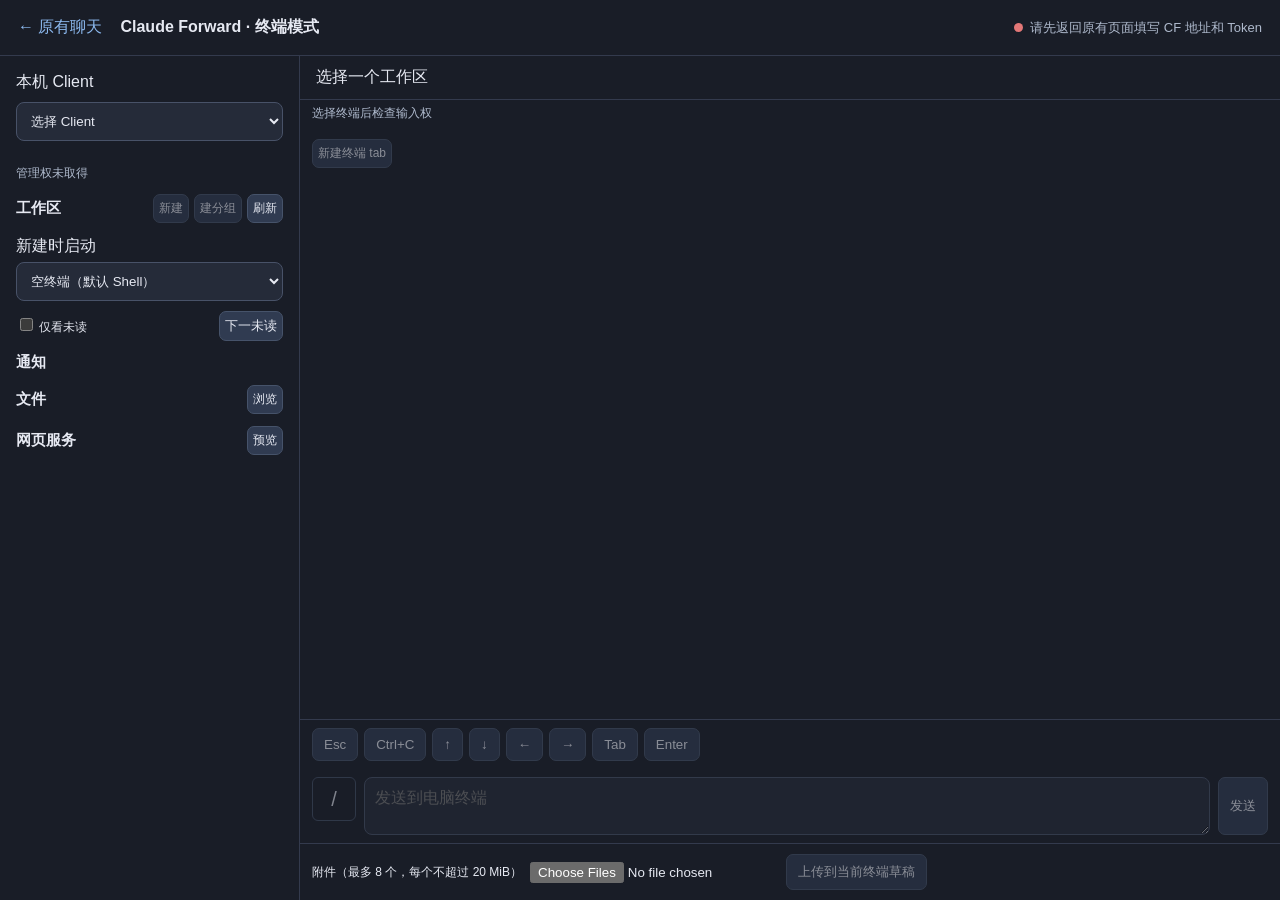
==== web/cmux.html @ 4d9ea40a "宽屏手机直接显示终端方向键" ====
<!doctype html>
<html lang="zh-CN">
<head>
  <meta charset="utf-8">
  <meta name="viewport" content="width=device-width,initial-scale=1,viewport-fit=cover">
  <title>Claude Forward · 终端模式</title>
  <link rel="icon" type="image/svg+xml" href="favicon.svg">
  <link rel="stylesheet" href="lib/xterm.css">
  <link rel="stylesheet" href="cmux.css?v=20261024-direct-keys">
</head>
<body>
  <header>
    <a class="back-link" href="./" aria-label="返回原有聊天">← 原有聊天</a>
    <button id="sidebarToggle" type="button" aria-controls="cmuxSidebar" aria-expanded="false">
      <span class="workspace-menu-icon">☰</span><span id="workspaceShortcut">工作区</span>
    </button>
    <strong>Claude Forward · 终端模式</strong>
    <button id="connectionStatusButton" class="connection-status" type="button" aria-label="连接中">
      <span id="statusIndicator" class="status-indicator" data-state="connecting" aria-hidden="true"></span>
      <span id="status" role="status">连接中…</span>
    </button>
    <details id="mobileTools" class="mobile-tools">
      <summary aria-label="更多操作">···</summary>
      <div class="mobile-menu">
        <button id="mobileFiles" type="button">文件</button>
        <button id="mobileBrowser" type="button">网页预览</button>
        <button id="mobileRefresh" type="button">刷新工作区</button>
      </div>
    </details>
  </header>
  <div id="sidebarScrim" hidden></div>
  <main>
    <aside id="cmuxSidebar">
      <label for="clientSelect">本机 Client</label>
      <select id="clientSelect"><option value="">选择 Client</option></select>
      <div class="admin-ownership">
        <span id="adminStatus">管理权未取得</span>
        <button id="adminTakeoverButton" type="button" hidden>接管管理</button>
      </div>
      <h2>工作区 <span><button id="workspaceButton" type="button">新建</button>
        <button id="groupButton" type="button">建分组</button>
        <button id="refreshButton" type="button">刷新</button></span></h2>
      <label for="workspaceProfile">新建时启动</label>
      <select id="workspaceProfile">
        <option value="">空终端（默认 Shell）</option>
        <option value="claude">Claude Code（原生审批）</option>
        <option value="codex">Codex（原生审批）</option>
      </select>
      <div class="workspace-filter">
        <label><input id="unreadOnly" type="checkbox"> 仅看未读</label>
        <button id="nextUnreadButton" type="button">下一未读</button>
      </div>
      <div id="workspaces" role="list"></div>
      <h2>通知</h2>
      <div id="notifications" role="list"></div>
      <h2>文件 <button id="filesToggleButton" type="button">浏览</button></h2>
      <h2>网页服务 <button id="browserToggleButton" type="button">预览</button></h2>
    </aside>
    <section id="terminalPane" class="terminal-pane">
      <div id="terminalTitle">选择一个工作区</div>
      <div id="programStatus" role="status" hidden></div>
      <div class="input-ownership">
        <span id="inputStatus">选择终端后检查输入权</span>
        <button id="takeoverButton" type="button" hidden>接管输入</button>
      </div>
      <div class="tab-strip">
        <nav id="terminalTabs" aria-label="终端标签页"></nav>
        <button id="mobileNewTabButton" type="button" aria-label="新建终端 tab" title="新建终端 tab">+</button>
      </div>
      <div class="tab-actions"><button id="newTabButton" type="button">新建终端 tab</button></div>
      <div id="terminal"></div>
      <div class="keys" aria-label="终端快捷键">
        <button type="button" data-key="escape">Esc</button>
        <button type="button" data-key="ctrl+c">Ctrl+C</button>
        <button type="button" data-key="up">↑</button>
        <button type="button" data-key="down">↓</button>
        <button type="button" data-key="left" class="desktop-key">←</button>
        <button type="button" data-key="right" class="desktop-key">→</button>
        <button type="button" data-key="tab">Tab</button>
        <button type="button" data-key="return">Enter</button>
        <details class="mobile-extra-keys">
          <summary aria-label="更多终端按键">···</summary>
          <div class="extra-key-panel">
            <button type="button" data-key="left">←</button>
            <button type="button" data-key="right">→</button>
            <button type="button" data-key="tab" class="extra-tab">Tab</button>
          </div>
        </details>
      </div>
      <form id="promptForm">
        <button id="attachmentToggle" type="button" aria-label="附件" aria-controls="terminalAttachments" aria-expanded="false">📎</button>
        <details id="commandMenu" class="command-menu">
          <summary aria-label="快捷指令" title="快捷指令">/</summary>
          <div class="command-panel" aria-label="终端快捷指令">
            <div class="command-note">选中后填入草稿，不会自动发送</div>
            <div class="command-group">Codex / Claude</div>
            <button type="button" data-command="/model">/model <small>切换模型</small></button>
            <button type="button" data-command="/status">/status <small>查看状态</small></button>
            <button type="button" data-command="/compact">/compact <small>压缩上下文</small></button>
            <div class="command-group">Codex</div>
            <button type="button" data-command="/review">/review <small>代码审查</small></button>
            <button type="button" data-command="/permissions">/permissions <small>权限设置</small></button>
            <div class="command-group">Claude</div>
            <button type="button" data-command="/clear">/clear <small>新对话</small></button>
          </div>
        </details>
        <textarea id="prompt" placeholder="发送到电脑终端" rows="2"></textarea>
        <button type="submit">发送</button>
      </form>
      <div id="terminalAttachments" class="upload-controls">
        <label>附件（最多 8 个，每个不超过 20 MiB）<input id="terminalFiles" type="file" multiple></label>
        <button id="uploadAttachmentsButton" type="button">上传到当前终端草稿</button>
        <div id="attachmentPreview" aria-live="polite"></div>
      </div>
    </section>
    <section id="filePane" class="file-pane" hidden>
      <div class="file-toolbar">
        <button id="filesBackButton" type="button">← 终端</button>
        <select id="fileRootSelect" aria-label="开放的文件根目录"></select>
        <button id="fileUpButton" type="button">上一级</button>
        <button id="fileRecentButton" type="button">最近文件</button>
        <button id="fileRefreshButton" type="button">刷新</button>
        <label><input id="fileAutoRefresh" type="checkbox" checked> 自动刷新预览</label>
      </div>
      <label class="file-search">当前目录搜索 <input id="fileSearch" type="search" placeholder="按文件名筛选"></label>
      <div id="fileStatus" role="status">仅浏览 Client 明确开放的目录</div>
      <div class="upload-controls">
        <label>上传到当前目录 <input id="fileUploadInput" type="file" multiple></label>
        <button id="fileUploadButton" type="button">上传文件</button>
      </div>
      <div id="fileEntries" role="list"></div>
      <button id="fileMoreButton" type="button" hidden>加载更多</button>
      <div id="filePreview" hidden>
        <div id="filePreviewHeader"></div>
        <pre id="fileText" hidden></pre>
        <img id="fileImage" alt="文件图片预览" hidden>
        <iframe id="fileFrame" title="隔离的文件预览" sandbox="" referrerpolicy="no-referrer" hidden></iframe>
      </div>
    </section>
    <section id="browserPane" class="browser-pane" hidden>
      <div class="browser-toolbar">
        <button id="browserBackToTerminal" type="button">← 终端</button>
        <select id="browserPort" aria-label="当前工作区侦测到的本机端口"></select>
        <input id="browserPath" type="text" value="/" aria-label="网页路径" maxlength="2048">
        <button id="browserOpen" type="button">打开</button>
        <button id="browserRefresh" type="button">刷新画面</button>
      </div>
      <div class="browser-toolbar">
        <button data-browser-nav="back" type="button">后退</button>
        <button data-browser-nav="forward" type="button">前进</button>
        <button data-browser-nav="reload" type="button">重载</button>
        <label><input id="browserAuto" type="checkbox" checked> 自动刷新画面</label>
      </div>
      <div id="browserStatus" role="status">初始入口限当前工作区的本机端口；网页脚本可能跳转，仅管理设备可预览</div>
      <div id="browserStage"><img id="browserImage" alt="本机 cmux 浏览器的网页截图" draggable="false"></div>
      <div class="browser-toolbar">
        <input id="browserText" type="text" placeholder="向网页输入文字" aria-label="向本机网页输入文字">
        <button id="browserSendText" type="button">输入</button>
        <button data-browser-key="Enter" type="button">Enter</button>
        <button data-browser-key="Escape" type="button">Esc</button>
        <button data-browser-key="Backspace" type="button">退格</button>
        <button data-browser-key="Tab" type="button">Tab</button>
      </div>
    </section>
  </main>
  <script src="lib/xterm.min.js"></script>
  <script src="lib/xterm-addon-fit.min.js"></script>
  <script type="module" src="cmux.mjs?v=20261024-commands"></script>
</body>
</html>
---- web/lib/xterm.css ----
/**
 * Copyright (c) 2014 The xterm.js authors. All rights reserved.
 * Copyright (c) 2012-2013, Christopher Jeffrey (MIT License)
 * https://github.com/chjj/term.js
 * @license MIT
 *
 * Permission is hereby granted, free of charge, to any person obtaining a copy
 * of this software and associated documentation files (the "Software"), to deal
 * in the Software without restriction, including without limitation the rights
 * to use, copy, modify, merge, publish, distribute, sublicense, and/or sell
 * copies of the Software, and to permit persons to whom the Software is
 * furnished to do so, subject to the following conditions:
 *
 * The above copyright notice and this permission notice shall be included in
 * all copies or substantial portions of the Software.
 *
 * THE SOFTWARE IS PROVIDED "AS IS", WITHOUT WARRANTY OF ANY KIND, EXPRESS OR
 * IMPLIED, INCLUDING BUT NOT LIMITED TO THE WARRANTIES OF MERCHANTABILITY,
 * FITNESS FOR A PARTICULAR PURPOSE AND NONINFRINGEMENT. IN NO EVENT SHALL THE
 * AUTHORS OR COPYRIGHT HOLDERS BE LIABLE FOR ANY CLAIM, DAMAGES OR OTHER
 * LIABILITY, WHETHER IN AN ACTION OF CONTRACT, TORT OR OTHERWISE, ARISING FROM,
 * OUT OF OR IN CONNECTION WITH THE SOFTWARE OR THE USE OR OTHER DEALINGS IN
 * THE SOFTWARE.
 *
 * Originally forked from (with the author's permission):
 *   Fabrice Bellard's javascript vt100 for jslinux:
 *   http://bellard.org/jslinux/
 *   Copyright (c) 2011 Fabrice Bellard
 *   The original design remains. The terminal itself
 *   has been extended to include xterm CSI codes, among
 *   other features.
 */

/**
 *  Default styles for xterm.js
 */

.xterm {
    position: relative;
    user-select: none;
    -ms-user-select: none;
    -webkit-user-select: none;
}

.xterm.focus,
.xterm:focus {
    outline: none;
}

.xterm .xterm-helpers {
    position: absolute;
    top: 0;
    /**
     * The z-index of the helpers must be higher than the canvases in order for
     * IMEs to appear on top.
     */
    z-index: 5;
}

.xterm .xterm-helper-textarea {
    padding: 0;
    border: 0;
    margin: 0;
    /* Move textarea out of the screen to the far left, so that the cursor is not visible */
    position: absolute;
    opacity: 0;
    left: -9999em;
    top: 0;
    width: 0;
    height: 0;
    z-index: -5;
    /** Prevent wrapping so the IME appears against the textarea at the correct position */
    white-space: nowrap;
    overflow: hidden;
    resize: none;
}

.xterm .composition-view {
    /* TODO: Composition position got messed up somewhere */
    background: #000;
    color: #FFF;
    display: none;
    position: absolute;
    white-space: nowrap;
    z-index: 1;
}

.xterm .composition-view.active {
    display: block;
}

.xterm .xterm-viewport {
    /* On OS X this is required in order for the scroll bar to appear fully opaque */
    background-color: #000;
    overflow-y: scroll;
    cursor: default;
    position: absolute;
    right: 0;
    left: 0;
    top: 0;
    bottom: 0;
}

.xterm .xterm-screen {
    position: relative;
}

.xterm .xterm-screen canvas {
    position: absolute;
    left: 0;
    top: 0;
}

.xterm .xterm-scroll-area {
    visibility: hidden;
}

.xterm-char-measure-element {
    display: inline-block;
    visibility: hidden;
    position: absolute;
    top: 0;
    left: -9999em;
    line-height: normal;
}

.xterm {
    cursor: text;
}

.xterm.enable-mouse-events {
    /* When mouse events are enabled (eg. tmux), revert to the standard pointer cursor */
    cursor: default;
}

.xterm.xterm-cursor-pointer,
.xterm .xterm-cursor-pointer {
    cursor: pointer;
}

.xterm.column-select.focus {
    /* Column selection mode */
    cursor: crosshair;
}

.xterm .xterm-accessibility,
.xterm .xterm-message {
    position: absolute;
    left: 0;
    top: 0;
    bottom: 0;
    right: 0;
    z-index: 10;
    color: transparent;
}

.xterm .live-region {
    position: absolute;
    left: -9999px;
    width: 1px;
    height: 1px;
    overflow: hidden;
}

.xterm-dim {
    opacity: 0.5;
}

.xterm-underline {
    text-decoration: underline;
}

.xterm-strikethrough {
    text-decoration: line-through;
}

.xterm-screen .xterm-decoration-container .xterm-decoration {
	z-index: 6;
	position: absolute;
}
---- web/cmux.css ----
:root { color-scheme: dark; font-family: -apple-system, BlinkMacSystemFont, "PingFang SC", sans-serif; }
* { box-sizing: border-box; }
body { margin: 0; background: #191d27; color: #e6e9f2; }
header { display: flex; align-items: center; gap: 18px; height: 56px; padding: 0 18px; border-bottom: 1px solid #333a4d; }
header a { color: #8cb9ef; text-decoration: none; }
.connection-status { display: inline-flex; align-items: center; gap: 7px; margin-left: auto; min-width: 0; padding: 0; border: 0; background: transparent; }
header #status { color: #aeb9cc; font-size: 13px; }
.status-indicator { width: 9px; height: 9px; flex-shrink: 0; border-radius: 50%; background: #8390a5; }
.status-indicator[data-state="ready"] { background: #4daf7a; box-shadow: 0 0 0 3px #4daf7a24; }
.status-indicator[data-state="connecting"] { background: #d9a750; }
.status-indicator[data-state="unavailable"] { background: #e37777; }
#sidebarToggle { display: none; }
.workspace-menu-icon, .mobile-tools, .mobile-extra-keys, #mobileNewTabButton, #attachmentToggle { display: none; }
.tab-strip { min-width: 0; }
main { display: flex; height: calc(100dvh - 56px); min-height: 320px; }
aside { width: min(300px, 35vw); overflow: auto; padding: 16px; border-right: 1px solid #333a4d; }
aside select { width: 100%; margin: 9px 0 24px; padding: 10px; color: inherit; background: #252b39; border: 1px solid #485268; border-radius: 8px; }
#workspaceProfile { margin: 5px 0 10px; }
aside h2 { display: flex; justify-content: space-between; align-items: center; font-size: 15px; }
aside h2 span { display: flex; gap: 5px; }
aside h2 button { font-size: 12px; padding: 5px; }
button { cursor: pointer; color: inherit; background: #303b51; border: 1px solid #46536a; border-radius: 7px; padding: 8px 11px; }
button:hover, button:focus-visible { border-color: #80a8e9; }
.workspace { display: block; width: 100%; text-align: left; margin: 6px 0; padding: 11px; }
.workspace-filter { display: flex; align-items: center; justify-content: space-between; gap: 6px; font-size: 12px; }
.workspace-filter button { padding: 5px; }
.workspace.active { background: #274672; border-color: #72adf4; }
.workspace small { display: block; color: #aeb9cc; margin-top: 5px; overflow: hidden; text-overflow: ellipsis; }
.workspace-group { border-top: 1px solid #364052; padding: 8px 0; }
.group-header, .workspace-actions { display: flex; gap: 4px; align-items: center; }
.group-header { justify-content: space-between; }
.workspace-actions { padding: 0 0 8px; }
.group-header button, .workspace-actions button, .workspace-actions select { font-size: 12px; padding: 4px; }
.workspace-actions select { min-width: 0; width: auto; margin: 0; }
.notification { display: block; text-align: left; width: 100%; margin: 5px 0; font-size: 12px; }
.terminal-pane { display: flex; flex: 1; min-width: 0; flex-direction: column; }
#terminalTitle { padding: 11px 16px; border-bottom: 1px solid #333a4d; }
#programStatus { padding: 5px 16px; color: #c8d9f3; font-size: 12px; overflow-wrap: anywhere; }
.input-ownership { display: flex; align-items: center; gap: 10px; padding: 5px 12px; color: #aeb9cc; font-size: 12px; }
.input-ownership button { padding: 5px 9px; }
.admin-ownership { display: flex; gap: 8px; align-items: center; color: #aeb9cc; font-size: 12px; }
.admin-ownership button { padding: 5px 9px; }
#terminalTabs { display: flex; gap: 6px; overflow-x: auto; padding: 6px 12px; }
#terminalTabs button { flex-shrink: 0; }
#terminalTabs button.active { background: #274672; border-color: #72adf4; }
.terminal-tab { display: flex; gap: 2px; flex-shrink: 0; }
.terminal-tab button + button { padding: 5px; }
.tab-actions { padding: 0 12px 6px; }
.tab-actions button { font-size: 12px; padding: 5px; }
#terminal { flex: 1; padding: 12px; overflow: auto; }
#terminal .xterm { height: 100%; }
.keys { display: flex; gap: 6px; overflow-x: auto; padding: 8px 12px; border-top: 1px solid #333a4d; }
.keys button { flex-shrink: 0; }
#promptForm { display: flex; gap: 8px; padding: 8px 12px max(8px, env(safe-area-inset-bottom)); }
.command-menu { position: relative; flex-shrink: 0; }
.command-menu summary {
  display: grid; place-items: center; min-width: 44px; min-height: 44px;
  border: 1px solid #46536a; border-radius: 6px; cursor: pointer;
  font-size: 20px; list-style: none;
}
.command-menu summary::-webkit-details-marker { display: none; }
.command-menu.disabled { opacity: .5; pointer-events: none; }
.command-panel {
  position: absolute; left: 0; bottom: calc(100% + 8px); z-index: 30;
  width: min(290px, 82vw); max-height: 55dvh; overflow: auto;
  padding: 8px; border: 1px solid #46536a; border-radius: 8px;
  background: #252b39; box-shadow: 0 -6px 20px #0009;
}
.command-panel button {
  display: flex; justify-content: space-between; align-items: center;
  width: 100%; min-height: 42px; text-align: left;
}
.command-panel small, .command-note, .command-group { color: #aebbd1; font-size: 12px; }
.command-note, .command-group { padding: 6px 4px; }
#prompt { flex: 1; min-width: 0; resize: vertical; color: inherit; background: #252b39; border: 1px solid #485268; border-radius: 8px; padding: 10px; font: inherit; }
button:disabled, textarea:disabled { opacity: .55; cursor: not-allowed; }
[hidden] { display: none !important; }
.file-pane { flex: 1; min-width: 0; overflow: auto; padding: 12px 16px; }
.file-toolbar { display: flex; align-items: center; gap: 8px; flex-wrap: wrap; }
.file-toolbar select { flex: 1; min-width: 160px; padding: 7px; color: inherit; background: #252b39; }
.file-search { display: flex; align-items: center; gap: 8px; margin: 12px 0; }
.file-search input { flex: 1; min-width: 0; padding: 8px; color: inherit; background: #252b39; border: 1px solid #485268; }
#fileStatus { color: #aeb9cc; font-size: 12px; overflow-wrap: anywhere; }
.file-entry { display: block; width: 100%; margin: 4px 0; text-align: left; overflow-wrap: anywhere; }
#filePreview { margin-top: 15px; border-top: 1px solid #333a4d; padding: 12px 0; }
#filePreviewHeader { display: flex; align-items: center; gap: 12px; overflow-wrap: anywhere; }
#fileText { overflow: auto; white-space: pre-wrap; max-height: 55dvh; }
#fileImage { max-width: 100%; max-height: 55dvh; object-fit: contain; }
#fileFrame { display: block; width: 100%; height: 55dvh; border: 1px solid #485268; background: #fff; }
.upload-controls { padding: 6px 12px; border-top: 1px solid #333a4d; font-size: 12px; }
.browser-pane { flex: 1; min-width: 0; overflow: auto; padding: 12px; }
.browser-toolbar { display: flex; gap: 7px; align-items: center; flex-wrap: wrap; margin-bottom: 8px; }
.browser-toolbar input[type="text"] { flex: 1; min-width: 110px; padding: 8px; color: inherit; background: #252b39; border: 1px solid #485268; border-radius: 7px; }
.browser-toolbar select { padding: 8px; color: inherit; background: #252b39; }
#browserStatus { color: #aeb9cc; font-size: 12px; overflow-wrap: anywhere; margin-bottom: 8px; }
#browserStage { min-height: 200px; background: #10141d; overflow: auto; touch-action: none; }
#browserImage { display: block; width: 100%; height: auto; user-select: none; }
.upload-controls label { display: inline-flex; align-items: center; gap: 8px; flex-wrap: wrap; }
.upload-controls button { margin: 4px 0; }
#attachmentPreview { display: flex; gap: 6px; flex-wrap: wrap; overflow: auto; max-height: 90px; }
#attachmentPreview img { max-width: 55px; max-height: 55px; object-fit: contain; }
@media (max-width: 680px) {
  html, body { height: 100%; overflow: hidden; }
  header { position: relative; z-index: 23; height: 48px; gap: 4px; padding: 0 8px; font-size: 13px; }
  header strong { display: none; }
  header .back-link { display: grid; place-items: center; flex: 0 0 44px; height: 44px; font-size: 0; }
  header .back-link::before { content: "←"; font-size: 22px; }
  #sidebarToggle {
    display: flex; align-items: center; flex: 1; min-width: 0; height: 44px;
    padding: 0 8px; text-align: left; background: transparent; border: 0;
  }
  #sidebarToggle #workspaceShortcut { min-width: 0; overflow: hidden; white-space: nowrap; text-overflow: ellipsis; }
  .workspace-menu-icon { display: inline; margin-right: 7px; flex-shrink: 0; }
  #sidebarToggle::after { content: "⌄"; margin-left: 6px; flex-shrink: 0; }
  .connection-status { flex: 0 0 44px; width: 44px; height: 44px; justify-content: center; margin: 0; }
  header #status {
    position: absolute; width: 1px; height: 1px; overflow: hidden;
    clip-path: inset(50%); white-space: nowrap;
  }
  .connection-status.expanded #status {
    top: 48px; right: 52px; width: auto; height: auto; z-index: 26;
    max-width: min(310px, calc(100vw - 60px)); padding: 10px 12px; white-space: normal;
    overflow: visible; clip-path: none; overflow-wrap: anywhere; text-align: left; color: #e6e9f2;
    background: #303b51; border: 1px solid #46536a; border-radius: 8px;
    box-shadow: 0 8px 24px #0007;
  }
  .mobile-tools { display: block; flex: 0 0 44px; }
  .mobile-tools summary, .mobile-extra-keys summary {
    display: grid; place-items: center; width: 44px; height: 44px;
    list-style: none; cursor: pointer; font-size: 20px;
  }
  .mobile-tools summary::-webkit-details-marker, .mobile-extra-keys summary::-webkit-details-marker { display: none; }
  .mobile-menu {
    display: grid; gap: 4px; position: absolute; top: 48px; right: 8px; z-index: 27;
    min-width: 150px; padding: 6px; background: #252b39; border: 1px solid #46536a;
    border-radius: 8px; box-shadow: 0 8px 24px #0007;
  }
  .mobile-menu button { min-height: 44px; text-align: left; }
  #sidebarScrim:not([hidden]) {
    position: fixed; inset: 48px 0 0; z-index: 21;
    background: #0009;
  }
  main { flex-direction: column; height: calc(100dvh - 48px); min-height: 0; overflow: hidden; }
  aside {
    display: none;
    position: fixed;
    z-index: 22;
    top: 48px;
    bottom: 0;
    width: min(360px, 90vw);
    max-height: none;
    padding: 12px;
    background: #191d27;
    border-right: 1px solid #333a4d;
    overscroll-behavior: contain;
  }
  body.cmux-drawer-open aside { display: block; }
  .terminal-pane { min-height: 0; }
  #terminalTitle, .terminal-pane.input-owned .input-ownership, .tab-actions { display: none; }
  .input-ownership { min-height: 44px; padding: 4px 8px; font-size: 12px; }
  .input-ownership button { min-height: 36px; margin-left: auto; }
  .tab-strip { display: flex; align-items: center; border-bottom: 1px solid #333a4d; }
  #terminalTabs { flex: 1; min-width: 0; padding: 4px 6px; }
  #terminalTabs button { min-height: 40px; max-width: 180px; overflow: hidden; text-overflow: ellipsis; white-space: nowrap; }
  #mobileNewTabButton { display: block; flex: 0 0 44px; width: 44px; height: 44px; padding: 0; margin-right: 6px; }
  #terminal { min-height: 0; padding: 4px 6px; }
  .keys { position: relative; gap: 3px; padding: 3px 4px; overflow: visible; }
  .keys > button { min-width: 40px; min-height: 40px; padding: 5px 6px; font-size: 13px; }
  .keys > .desktop-key { display: none; }
  .mobile-extra-keys { display: block; flex-shrink: 0; }
  .mobile-extra-keys summary { width: 40px; height: 40px; }
  .extra-key-panel {
    display: flex; gap: 6px; position: absolute; right: 6px; bottom: 100%; z-index: 20;
    padding: 6px; background: #252b39; border: 1px solid #46536a; border-radius: 8px;
    box-shadow: 0 -6px 20px #0007;
  }
  .extra-key-panel button { min-width: 44px; min-height: 44px; }
  .extra-tab { display: none; }
  #promptForm { align-items: flex-end; gap: 6px; padding: 4px 8px max(4px, env(safe-area-inset-bottom)); }
  #promptForm button { flex-shrink: 0; min-width: 44px; min-height: 44px; padding: 6px; }
  #attachmentToggle { display: block; font-size: 18px; }
  #prompt { height: 44px; min-height: 44px; max-height: 112px; padding: 9px 10px; line-height: 24px; font-size: 16px; resize: none; overflow-y: auto; }
  #terminalPane > .upload-controls { display: none; max-height: 35dvh; overflow: auto; }
  #terminalPane.attachments-open > .upload-controls { display: block; }
  #terminalPane > .upload-controls button { min-height: 44px; }
  aside select { margin: 3px 0; }
  aside h2 { margin: 6px 0; }
  #workspaces { display: block; }
  .workspace { min-width: 0; margin: 6px 0; }
  #terminal { padding: 4px; }
  .file-pane { padding: 8px 12px; }
}
@media (min-width: 375px) and (max-width: 680px) {
  .keys > .desktop-key { display: inline-block; }
  .mobile-extra-keys { display: none; }
}
@media (max-width: 374px) {
  .keys > button[data-key="tab"] { display: none; }
  .extra-tab { display: block; }
}
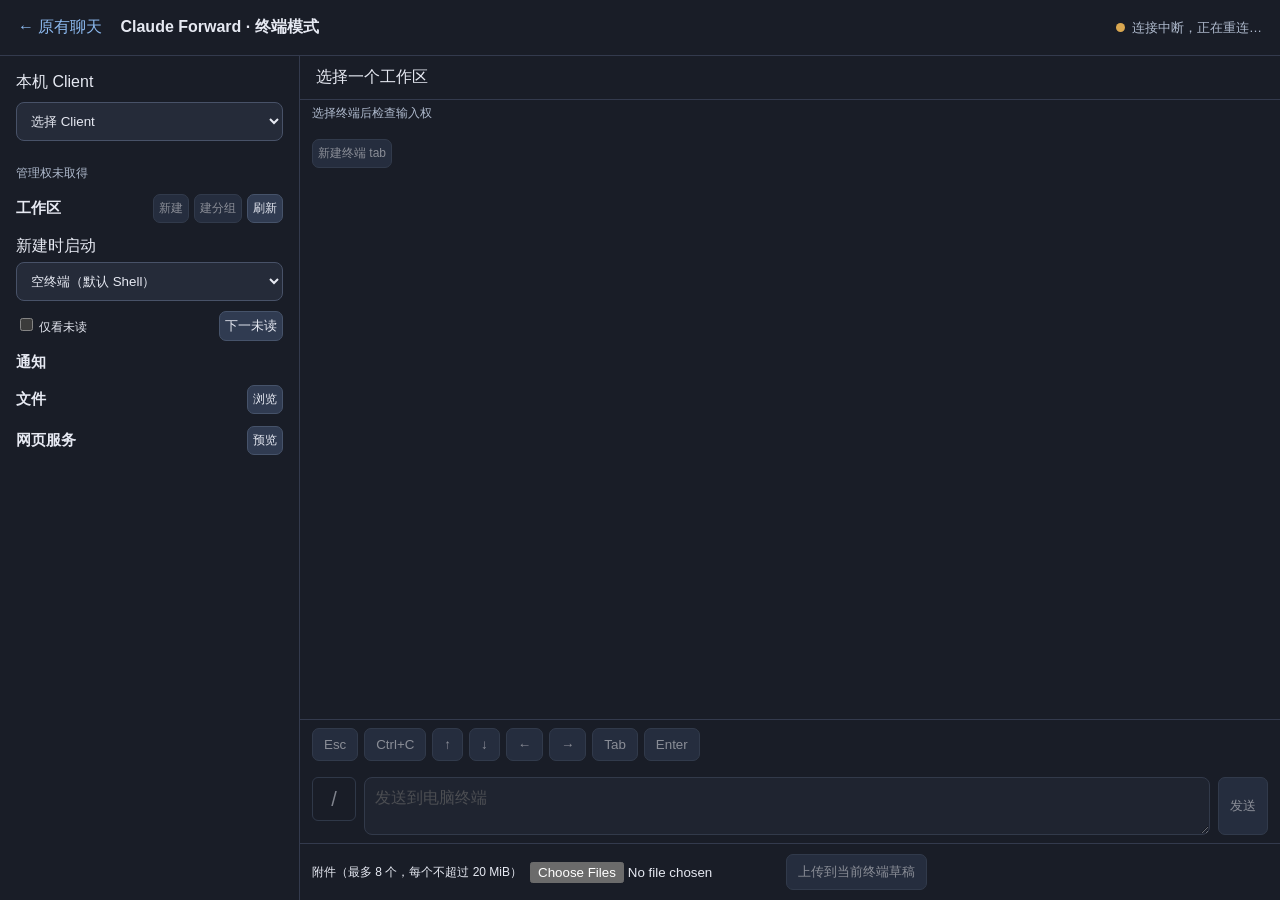
==== commit 5a354bd2: "增加浏览器会话鉴权" ====
--- a/web/cmux.html
+++ b/web/cmux.html
@@ -5,8 +5,8 @@
   <meta name="viewport" content="width=device-width,initial-scale=1,viewport-fit=cover">
   <title>Claude Forward · 终端模式</title>
   <link rel="icon" type="image/svg+xml" href="favicon.svg">
-  <link rel="stylesheet" href="lib/xterm.css">
-  <link rel="stylesheet" href="cmux.css?v=20261024-direct-keys">
+  <link rel="stylesheet" href="lib/xterm.css?v=20261024-browser-session">
+  <link rel="stylesheet" href="cmux.css?v=20261024-browser-session">
 </head>
 <body>
   <header>
@@ -163,8 +163,24 @@
       </div>
     </section>
   </main>
-  <script src="lib/xterm.min.js"></script>
-  <script src="lib/xterm-addon-fit.min.js"></script>
-  <script type="module" src="cmux.mjs?v=20261024-commands"></script>
+  <script>
+    // 模块或其依赖加载失败时，不能让手机端永久停在初始黄点。
+    window.setInterval(function () {
+      var indicator = document.getElementById("statusIndicator");
+      if (indicator.dataset.state !== "connecting") return;
+      var started = document.documentElement.dataset.cmuxStarted === "1";
+      var message = started
+        ? "终端仍在连接；请检查微信内的网络连接"
+        : "终端脚本未启动；请重新从聊天页进入，或清理微信网页缓存";
+      indicator.dataset.state = "unavailable";
+      var button = document.getElementById("connectionStatusButton");
+      document.getElementById("status").textContent = message;
+      button.setAttribute("aria-label", message);
+      button.classList.add("expanded");
+    }, 15000);
+  </script>
+  <script src="lib/xterm.min.js?v=20261024-browser-session"></script>
+  <script src="lib/xterm-addon-fit.min.js?v=20261024-browser-session"></script>
+  <script type="module" src="cmux.mjs?v=20261024-browser-session"></script>
 </body>
 </html>
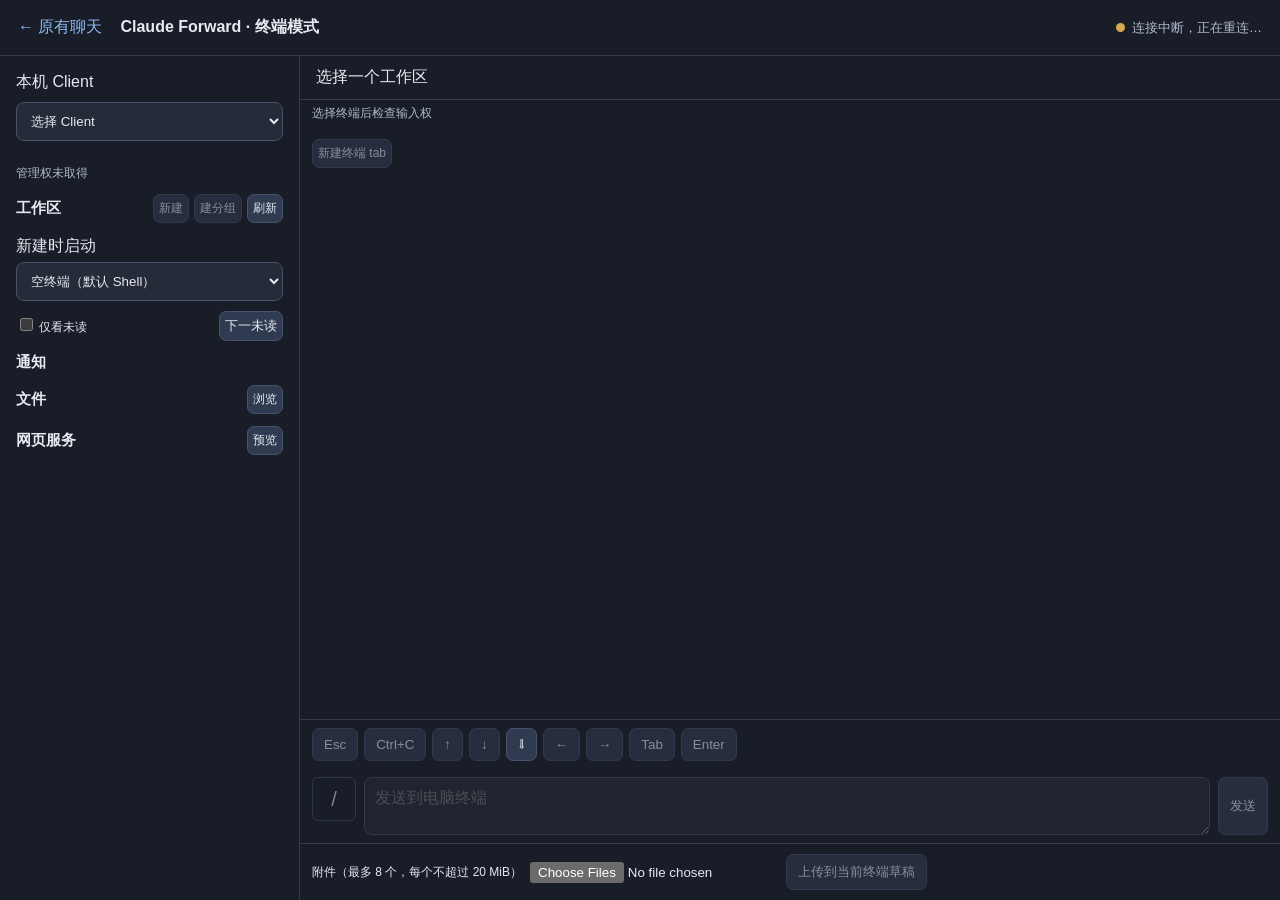
==== commit 5d7c2f45: "增加终端一键回到底部" ====
--- a/web/cmux.html
+++ b/web/cmux.html
@@ -5,8 +5,8 @@
   <meta name="viewport" content="width=device-width,initial-scale=1,viewport-fit=cover">
   <title>Claude Forward · 终端模式</title>
   <link rel="icon" type="image/svg+xml" href="favicon.svg">
-  <link rel="stylesheet" href="lib/xterm.css?v=20261024-browser-session">
-  <link rel="stylesheet" href="cmux.css?v=20261024-browser-session">
+  <link rel="stylesheet" href="lib/xterm.css?v=20261025-return-bottom">
+  <link rel="stylesheet" href="cmux.css?v=20261025-return-bottom">
 </head>
 <body>
   <header>
@@ -74,6 +74,7 @@
         <button type="button" data-key="ctrl+c">Ctrl+C</button>
         <button type="button" data-key="up">↑</button>
         <button type="button" data-key="down">↓</button>
+        <button id="returnToBottomButton" type="button" aria-label="回到底部" title="回到底部">⇓</button>
         <button type="button" data-key="left" class="desktop-key">←</button>
         <button type="button" data-key="right" class="desktop-key">→</button>
         <button type="button" data-key="tab">Tab</button>
@@ -179,8 +180,8 @@
       button.classList.add("expanded");
     }, 15000);
   </script>
-  <script src="lib/xterm.min.js?v=20261024-browser-session"></script>
-  <script src="lib/xterm-addon-fit.min.js?v=20261024-browser-session"></script>
-  <script type="module" src="cmux.mjs?v=20261024-browser-session"></script>
+  <script src="lib/xterm.min.js?v=20261025-return-bottom"></script>
+  <script src="lib/xterm-addon-fit.min.js?v=20261025-return-bottom"></script>
+  <script type="module" src="cmux.mjs?v=20261025-return-bottom"></script>
 </body>
 </html>
--- a/web/cmux.css
+++ b/web/cmux.css
@@ -166,6 +166,7 @@
   #terminal { min-height: 0; padding: 4px 6px; }
   .keys { position: relative; gap: 3px; padding: 3px 4px; overflow: visible; }
   .keys > button { min-width: 40px; min-height: 40px; padding: 5px 6px; font-size: 13px; }
+  #returnToBottomButton { min-width: 36px; }
   .keys > .desktop-key { display: none; }
   .mobile-extra-keys { display: block; flex-shrink: 0; }
   .mobile-extra-keys summary { width: 40px; height: 40px; }
